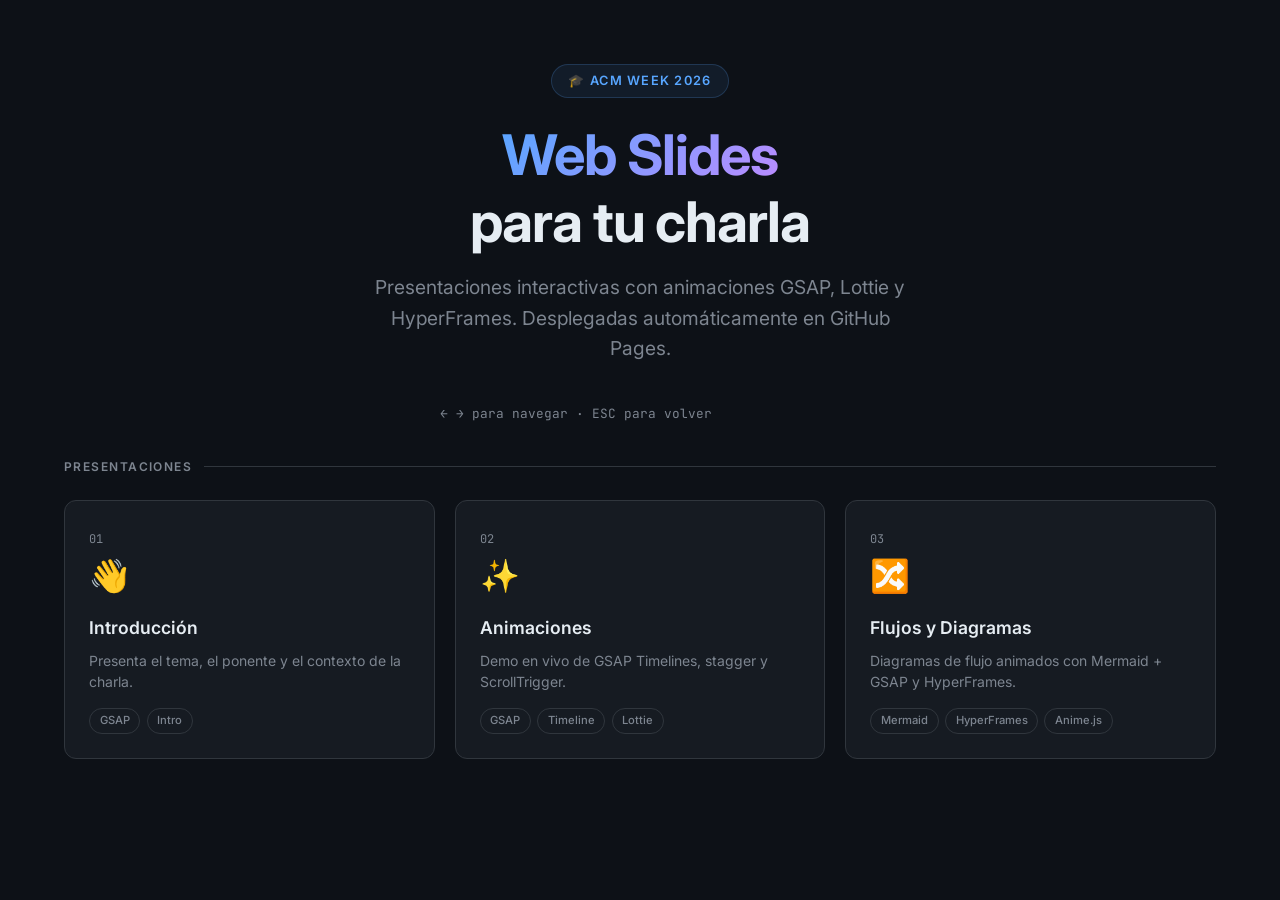
==== index.html @ 311fc860 "feat: initial slide structure with GSAP, Mermaid and HyperFrames - index.html: animated menu with ti" ====
<!DOCTYPE html>
<html lang="es">
<head>
  <meta charset="UTF-8" />
  <meta name="viewport" content="width=device-width, initial-scale=1.0" />
  <title>ACM Week 2026 — Slides</title>
  <link rel="preconnect" href="https://fonts.googleapis.com" />
  <link rel="preconnect" href="https://fonts.gstatic.com" crossorigin />
  <link href="https://fonts.googleapis.com/css2?family=Inter:wght@400;500;600;700&family=JetBrains+Mono:wght@400;500&display=swap" rel="stylesheet" />
  <link rel="stylesheet" href="assets/css/base.css" />
  <style>
    .hero {
      text-align: center;
      padding: 4rem var(--slide-padding) 2rem;
      max-width: 860px;
      margin: 0 auto;
    }

    .hero-badge {
      display: inline-flex;
      align-items: center;
      gap: 0.5rem;
      font-size: 0.8rem;
      font-weight: 600;
      text-transform: uppercase;
      letter-spacing: 0.1em;
      color: var(--color-accent);
      background: rgba(88,166,255,0.08);
      border: 1px solid rgba(88,166,255,0.2);
      padding: 0.35rem 1rem;
      border-radius: 100px;
      margin-bottom: 1.5rem;
    }

    .hero h1 { margin-bottom: 1rem; }

    .hero p {
      font-size: clamp(1rem, 2vw, 1.2rem);
      max-width: 560px;
      margin: 0 auto 2.5rem;
    }

    /* ── Slides grid ── */

    .slides-section {
      padding: 0 var(--slide-padding) 4rem;
      max-width: var(--slide-max-width);
      margin: 0 auto;
    }

    .section-title {
      font-size: 0.75rem;
      font-weight: 600;
      text-transform: uppercase;
      letter-spacing: 0.12em;
      color: var(--color-text-muted);
      margin-bottom: 1.5rem;
      display: flex;
      align-items: center;
      gap: 0.75rem;
    }

    .section-title::after {
      content: '';
      flex: 1;
      height: 1px;
      background: var(--color-border);
    }

    .slides-grid {
      display: grid;
      grid-template-columns: repeat(auto-fill, minmax(280px, 1fr));
      gap: 1.25rem;
    }

    .slide-card {
      display: block;
      background: var(--color-surface);
      border: 1px solid var(--color-border);
      border-radius: var(--radius);
      padding: 1.5rem;
      text-decoration: none;
      color: inherit;
      transition:
        border-color var(--transition),
        box-shadow var(--transition),
        transform var(--transition);
      position: relative;
      overflow: hidden;
    }

    .slide-card::before {
      content: '';
      position: absolute;
      inset: 0;
      background: linear-gradient(135deg, rgba(88,166,255,0.04), transparent 60%);
      opacity: 0;
      transition: opacity var(--transition);
    }

    .slide-card:hover {
      border-color: var(--color-accent);
      box-shadow: 0 0 0 1px rgba(88,166,255,0.15), 0 12px 40px rgba(0,0,0,0.4);
      transform: translateY(-3px);
      opacity: 1;
    }

    .slide-card:hover::before { opacity: 1; }

    .card-num {
      font-family: var(--font-mono);
      font-size: 0.75rem;
      color: var(--color-text-muted);
      margin-bottom: 1rem;
    }

    .card-icon {
      font-size: 2rem;
      margin-bottom: 0.75rem;
      display: block;
    }

    .card-title {
      font-size: 1.1rem;
      font-weight: 600;
      color: var(--color-text);
      margin-bottom: 0.5rem;
    }

    .card-desc {
      font-size: 0.875rem;
      color: var(--color-text-muted);
      line-height: 1.5;
      margin: 0;
    }

    .card-tags {
      display: flex;
      flex-wrap: wrap;
      gap: 0.4rem;
      margin-top: 1rem;
    }

    .tag {
      font-size: 0.7rem;
      font-weight: 500;
      padding: 0.2rem 0.6rem;
      border-radius: 100px;
      border: 1px solid var(--color-border);
      color: var(--color-text-muted);
    }

    .card-arrow {
      position: absolute;
      bottom: 1.25rem;
      right: 1.25rem;
      color: var(--color-accent);
      opacity: 0;
      transform: translateX(-6px);
      transition: opacity var(--transition), transform var(--transition);
      font-size: 1.1rem;
    }

    .slide-card:hover .card-arrow {
      opacity: 1;
      transform: translateX(0);
    }
  </style>
</head>
<body>

  <!-- Hero -->
  <section class="hero">
    <div class="hero-badge animate-in">🎓 ACM Week 2026</div>
    <h1 class="animate-in">
      <span class="text-gradient">Web Slides</span><br />
      para tu charla
    </h1>
    <p class="animate-in">
      Presentaciones interactivas con animaciones GSAP, Lottie y HyperFrames.
      Desplegadas automáticamente en GitHub Pages.
    </p>
    <div class="flex items-center justify-between animate-in" style="max-width:400px;margin:0 auto;">
      <span style="font-family:var(--font-mono);font-size:0.8rem;color:var(--color-text-muted);">
        ← → para navegar · ESC para volver
      </span>
    </div>
  </section>

  <!-- Slides Index -->
  <section class="slides-section">
    <p class="section-title">Presentaciones</p>

    <div class="slides-grid" id="slides-grid">

      <a href="slides/01-intro/index.html" class="slide-card animate-in">
        <span class="card-num">01</span>
        <span class="card-icon">👋</span>
        <p class="card-title">Introducción</p>
        <p class="card-desc">Presenta el tema, el ponente y el contexto de la charla.</p>
        <div class="card-tags">
          <span class="tag">GSAP</span>
          <span class="tag">Intro</span>
        </div>
        <span class="card-arrow">→</span>
      </a>

      <a href="slides/02-animaciones/index.html" class="slide-card animate-in">
        <span class="card-num">02</span>
        <span class="card-icon">✨</span>
        <p class="card-title">Animaciones</p>
        <p class="card-desc">Demo en vivo de GSAP Timelines, stagger y ScrollTrigger.</p>
        <div class="card-tags">
          <span class="tag">GSAP</span>
          <span class="tag">Timeline</span>
          <span class="tag">Lottie</span>
        </div>
        <span class="card-arrow">→</span>
      </a>

      <a href="slides/03-flujos/index.html" class="slide-card animate-in">
        <span class="card-num">03</span>
        <span class="card-icon">🔀</span>
        <p class="card-title">Flujos y Diagramas</p>
        <p class="card-desc">Diagramas de flujo animados con Mermaid + GSAP y HyperFrames.</p>
        <div class="card-tags">
          <span class="tag">Mermaid</span>
          <span class="tag">HyperFrames</span>
          <span class="tag">Anime.js</span>
        </div>
        <span class="card-arrow">→</span>
      </a>

      <!-- Agrega más slides aquí siguiendo el mismo patrón -->

    </div>
  </section>

  <!-- GSAP via CDN -->
  <script src="https://cdn.jsdelivr.net/npm/gsap@3.12.5/dist/gsap.min.js"></script>
  <script>
    // Entrance animation for the index
    gsap.from('.animate-in', {
      y: 28,
      opacity: 0,
      duration: 0.6,
      ease: 'power3.out',
      stagger: 0.1,
    });

    // Hover tilt effect on cards (subtle)
    document.querySelectorAll('.slide-card').forEach(card => {
      card.addEventListener('mousemove', (e) => {
        const rect = card.getBoundingClientRect();
        const cx = rect.left + rect.width / 2;
        const cy = rect.top + rect.height / 2;
        const rx = (e.clientY - cy) / rect.height * 8;
        const ry = -(e.clientX - cx) / rect.width * 8;
        gsap.to(card, { rotationX: rx, rotationY: ry, duration: 0.3, ease: 'power2.out', transformPerspective: 800 });
      });
      card.addEventListener('mouseleave', () => {
        gsap.to(card, { rotationX: 0, rotationY: 0, duration: 0.4, ease: 'power2.out' });
      });
    });
  </script>
</body>
</html>
---- assets/css/base.css ----
/* ============================================================
   ACM Week 2026 — Base Styles
   ============================================================ */

:root {
  --color-bg: #0d1117;
  --color-surface: #161b22;
  --color-surface-2: #21262d;
  --color-border: #30363d;
  --color-accent: #58a6ff;
  --color-accent-2: #bc8cff;
  --color-text: #e6edf3;
  --color-text-muted: #7d8590;
  --color-success: #3fb950;
  --color-warning: #d29922;
  --color-danger: #f85149;

  --font-sans: 'Inter', system-ui, -apple-system, sans-serif;
  --font-mono: 'JetBrains Mono', 'Fira Code', monospace;

  --radius: 12px;
  --radius-sm: 6px;
  --shadow: 0 8px 32px rgba(0, 0, 0, 0.4);
  --transition: 0.25s cubic-bezier(0.4, 0, 0.2, 1);

  --slide-max-width: 1280px;
  --slide-padding: clamp(1.5rem, 5vw, 4rem);
}

*, *::before, *::after {
  box-sizing: border-box;
  margin: 0;
  padding: 0;
}

html {
  font-size: 16px;
  scroll-behavior: smooth;
}

body {
  background-color: var(--color-bg);
  color: var(--color-text);
  font-family: var(--font-sans);
  line-height: 1.6;
  min-height: 100vh;
  -webkit-font-smoothing: antialiased;
}

/* ── Typography ─────────────────────────────────────────── */

h1, h2, h3, h4 {
  line-height: 1.2;
  letter-spacing: -0.02em;
}

h1 { font-size: clamp(2rem, 5vw, 3.5rem); font-weight: 700; }
h2 { font-size: clamp(1.5rem, 3vw, 2.5rem); font-weight: 600; }
h3 { font-size: clamp(1.2rem, 2vw, 1.75rem); font-weight: 600; }

p {
  color: var(--color-text-muted);
  font-size: clamp(0.95rem, 1.5vw, 1.125rem);
}

a {
  color: var(--color-accent);
  text-decoration: none;
  transition: opacity var(--transition);
}
a:hover { opacity: 0.8; }

code {
  font-family: var(--font-mono);
  font-size: 0.875em;
  background: var(--color-surface-2);
  padding: 0.2em 0.5em;
  border-radius: var(--radius-sm);
  border: 1px solid var(--color-border);
  color: var(--color-accent-2);
}

/* ── Slide Layout ───────────────────────────────────────── */

.slide-wrapper {
  display: flex;
  flex-direction: column;
  min-height: 100vh;
  padding: var(--slide-padding);
  max-width: var(--slide-max-width);
  margin: 0 auto;
}

.slide-header {
  display: flex;
  align-items: center;
  justify-content: space-between;
  margin-bottom: 2rem;
  padding-bottom: 1rem;
  border-bottom: 1px solid var(--color-border);
}

.slide-number {
  font-family: var(--font-mono);
  font-size: 0.875rem;
  color: var(--color-text-muted);
  background: var(--color-surface-2);
  padding: 0.3rem 0.75rem;
  border-radius: 100px;
  border: 1px solid var(--color-border);
}

.slide-tag {
  font-size: 0.75rem;
  font-weight: 600;
  text-transform: uppercase;
  letter-spacing: 0.1em;
  color: var(--color-accent);
  background: rgba(88, 166, 255, 0.1);
  padding: 0.25rem 0.75rem;
  border-radius: 100px;
  border: 1px solid rgba(88, 166, 255, 0.2);
}

.slide-content {
  flex: 1;
  display: flex;
  flex-direction: column;
  justify-content: center;
  gap: 2rem;
}

.slide-nav {
  display: flex;
  align-items: center;
  justify-content: space-between;
  margin-top: 2rem;
  padding-top: 1rem;
  border-top: 1px solid var(--color-border);
}

/* ── Nav Buttons ────────────────────────────────────────── */

.btn {
  display: inline-flex;
  align-items: center;
  gap: 0.5rem;
  padding: 0.6rem 1.25rem;
  border-radius: var(--radius-sm);
  font-size: 0.9rem;
  font-weight: 500;
  cursor: pointer;
  border: 1px solid var(--color-border);
  background: var(--color-surface);
  color: var(--color-text);
  transition: background var(--transition), border-color var(--transition), transform var(--transition);
  text-decoration: none;
}

.btn:hover {
  background: var(--color-surface-2);
  border-color: var(--color-accent);
  transform: translateY(-1px);
  opacity: 1;
}

.btn:active { transform: translateY(0); }

.btn-primary {
  background: var(--color-accent);
  color: #0d1117;
  border-color: var(--color-accent);
  font-weight: 600;
}

.btn-primary:hover {
  background: #79baff;
  border-color: #79baff;
}

.btn:disabled {
  opacity: 0.3;
  cursor: not-allowed;
  pointer-events: none;
}

/* ── Cards ──────────────────────────────────────────────── */

.card {
  background: var(--color-surface);
  border: 1px solid var(--color-border);
  border-radius: var(--radius);
  padding: 1.5rem;
  transition: border-color var(--transition), box-shadow var(--transition), transform var(--transition);
}

.card:hover {
  border-color: var(--color-accent);
  box-shadow: 0 0 0 1px rgba(88, 166, 255, 0.2), var(--shadow);
  transform: translateY(-2px);
}

/* ── Progress Bar ───────────────────────────────────────── */

.progress-bar {
  position: fixed;
  top: 0;
  left: 0;
  height: 3px;
  background: linear-gradient(90deg, var(--color-accent), var(--color-accent-2));
  transition: width 0.3s ease;
  z-index: 100;
}

/* ── Highlight / Gradient Text ──────────────────────────── */

.text-gradient {
  background: linear-gradient(135deg, var(--color-accent), var(--color-accent-2));
  -webkit-background-clip: text;
  -webkit-text-fill-color: transparent;
  background-clip: text;
}

/* ── Utility ────────────────────────────────────────────── */

.visually-hidden {
  position: absolute;
  width: 1px;
  height: 1px;
  overflow: hidden;
  clip: rect(0, 0, 0, 0);
  white-space: nowrap;
}

.flex { display: flex; }
.flex-col { flex-direction: column; }
.items-center { align-items: center; }
.justify-between { justify-content: space-between; }
.gap-1 { gap: 0.5rem; }
.gap-2 { gap: 1rem; }
.gap-3 { gap: 1.5rem; }
.gap-4 { gap: 2rem; }
.mt-auto { margin-top: auto; }
.text-muted { color: var(--color-text-muted); }
.font-mono { font-family: var(--font-mono); }
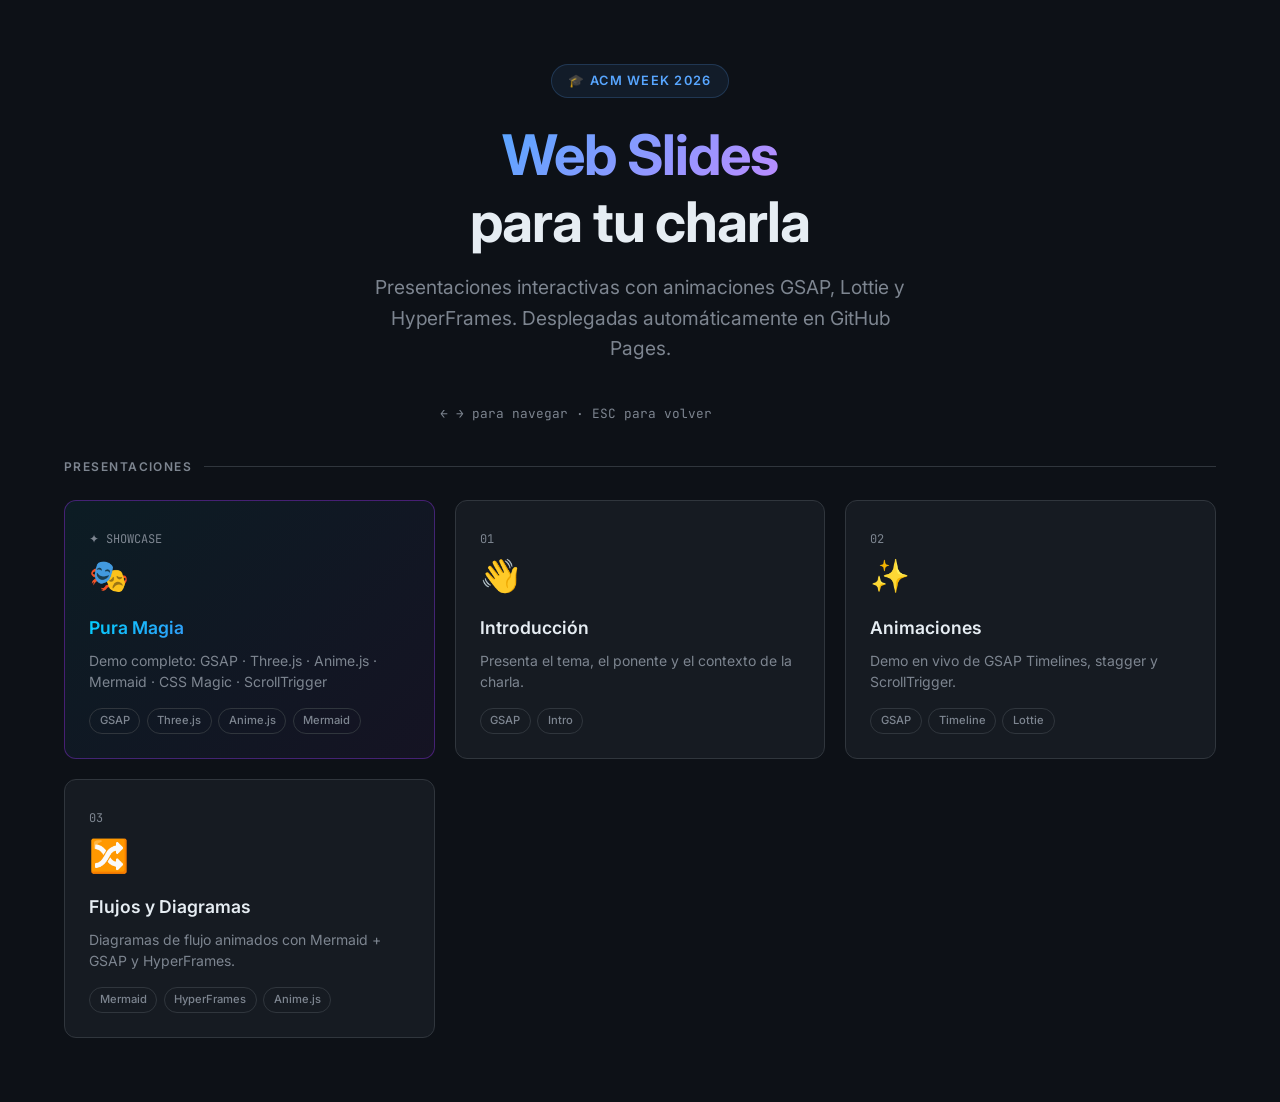
==== commit 55ac7c55: "feat: add showcase slide with full animation demo - GSAP: balls choreography, stagger grid (80 dots)" ====
--- a/index.html
+++ b/index.html
@@ -193,6 +193,17 @@
 
     <div class="slides-grid" id="slides-grid">
 
+      <a href="slides/00-showcase/index.html" class="slide-card animate-in" style="border-color:rgba(147,51,234,0.4);background:linear-gradient(135deg,rgba(0,210,255,0.06),rgba(147,51,234,0.06));">
+        <span class="card-num">✦ SHOWCASE</span>
+        <span class="card-icon">🎭</span>
+        <p class="card-title" style="background:linear-gradient(135deg,#00d2ff,#9333ea);-webkit-background-clip:text;-webkit-text-fill-color:transparent;background-clip:text;">Pura Magia</p>
+        <p class="card-desc">Demo completo: GSAP · Three.js · Anime.js · Mermaid · CSS Magic · ScrollTrigger</p>
+        <div class="card-tags">
+          <span class="tag">GSAP</span><span class="tag">Three.js</span><span class="tag">Anime.js</span><span class="tag">Mermaid</span>
+        </div>
+        <span class="card-arrow">→</span>
+      </a>
+
       <a href="slides/01-intro/index.html" class="slide-card animate-in">
         <span class="card-num">01</span>
         <span class="card-icon">👋</span>
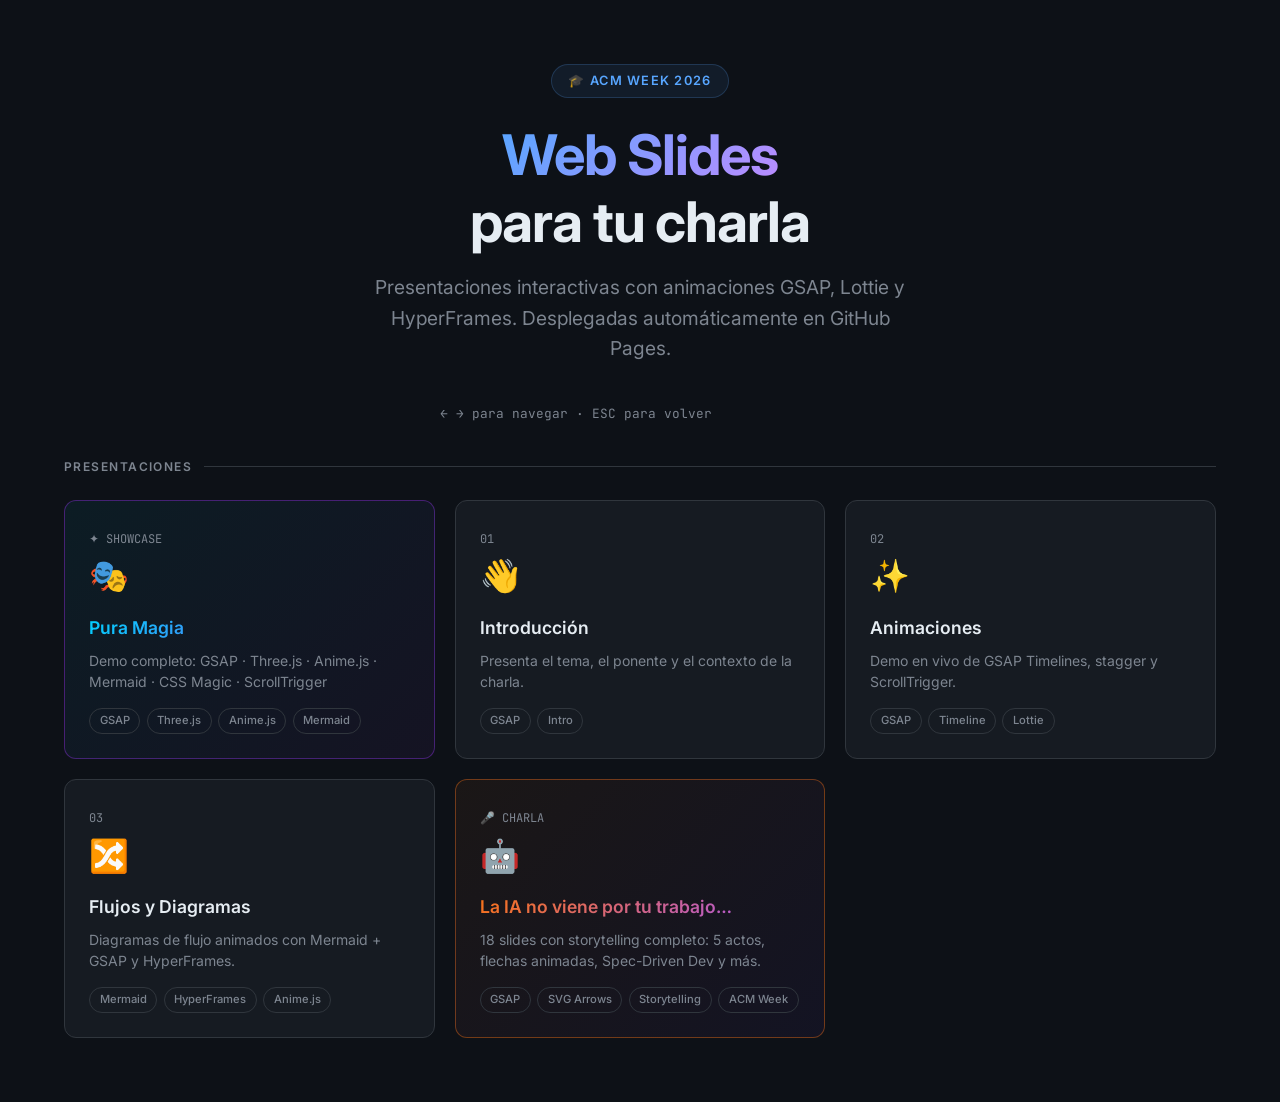
==== commit f5bef5da: "feat: add charla 'La IA no viene por tu trabajo' (18 slides) - Portada con foto de GitHub, redes soc" ====
--- a/index.html
+++ b/index.html
@@ -242,6 +242,17 @@
         <span class="card-arrow">→</span>
       </a>
 
+      <a href="slides/charla-ia/index.html" class="slide-card animate-in" style="border-color:rgba(249,115,22,0.4);background:linear-gradient(135deg,rgba(249,115,22,0.06),rgba(124,58,237,0.06));">
+        <span class="card-num">🎤 CHARLA</span>
+        <span class="card-icon">🤖</span>
+        <p class="card-title" style="background:linear-gradient(135deg,#f97316,#a855f7);-webkit-background-clip:text;-webkit-text-fill-color:transparent;background-clip:text;">La IA no viene por tu trabajo…</p>
+        <p class="card-desc">18 slides con storytelling completo: 5 actos, flechas animadas, Spec-Driven Dev y más.</p>
+        <div class="card-tags">
+          <span class="tag">GSAP</span><span class="tag">SVG Arrows</span><span class="tag">Storytelling</span><span class="tag">ACM Week</span>
+        </div>
+        <span class="card-arrow">→</span>
+      </a>
+
       <!-- Agrega más slides aquí siguiendo el mismo patrón -->
 
     </div>
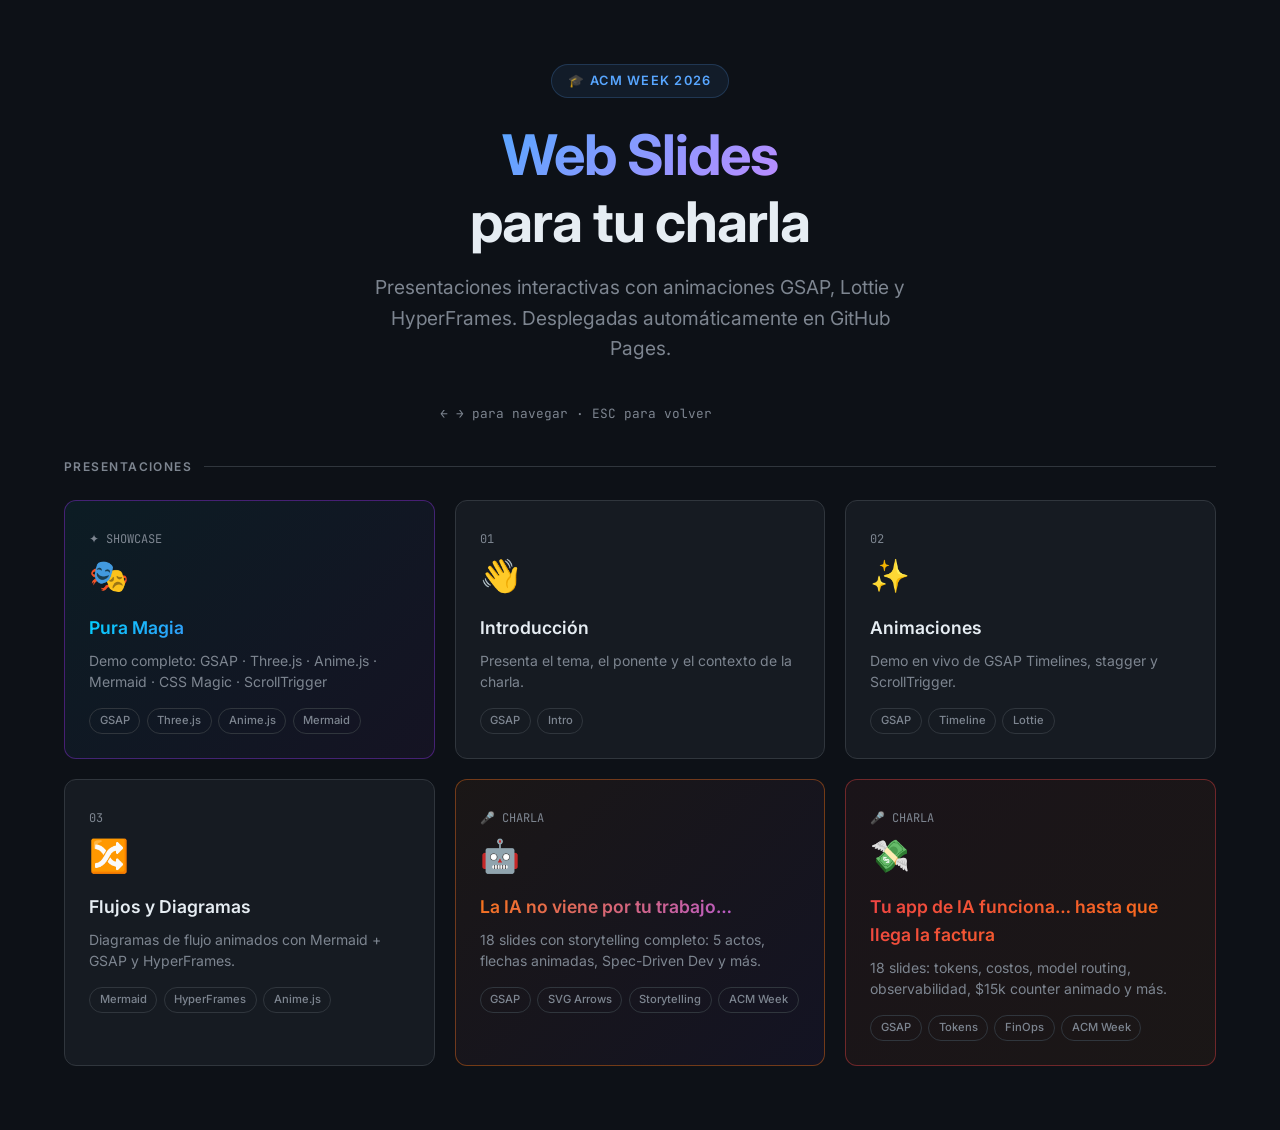
==== commit 96b65911: "feat: second talk charla-factura + fix S16 inline SVGs - Add 'Tu app de IA funciona… hasta que llega" ====
--- a/index.html
+++ b/index.html
@@ -253,6 +253,17 @@
         <span class="card-arrow">→</span>
       </a>
 
+      <a href="slides/charla-factura/index.html" class="slide-card animate-in" style="border-color:rgba(239,68,68,0.4);background:linear-gradient(135deg,rgba(239,68,68,0.06),rgba(249,115,22,0.06));">
+        <span class="card-num">🎤 CHARLA</span>
+        <span class="card-icon">💸</span>
+        <p class="card-title" style="background:linear-gradient(135deg,#ef4444,#f97316);-webkit-background-clip:text;-webkit-text-fill-color:transparent;background-clip:text;">Tu app de IA funciona… hasta que llega la factura</p>
+        <p class="card-desc">18 slides: tokens, costos, model routing, observabilidad, $15k counter animado y más.</p>
+        <div class="card-tags">
+          <span class="tag">GSAP</span><span class="tag">Tokens</span><span class="tag">FinOps</span><span class="tag">ACM Week</span>
+        </div>
+        <span class="card-arrow">→</span>
+      </a>
+
       <!-- Agrega más slides aquí siguiendo el mismo patrón -->
 
     </div>
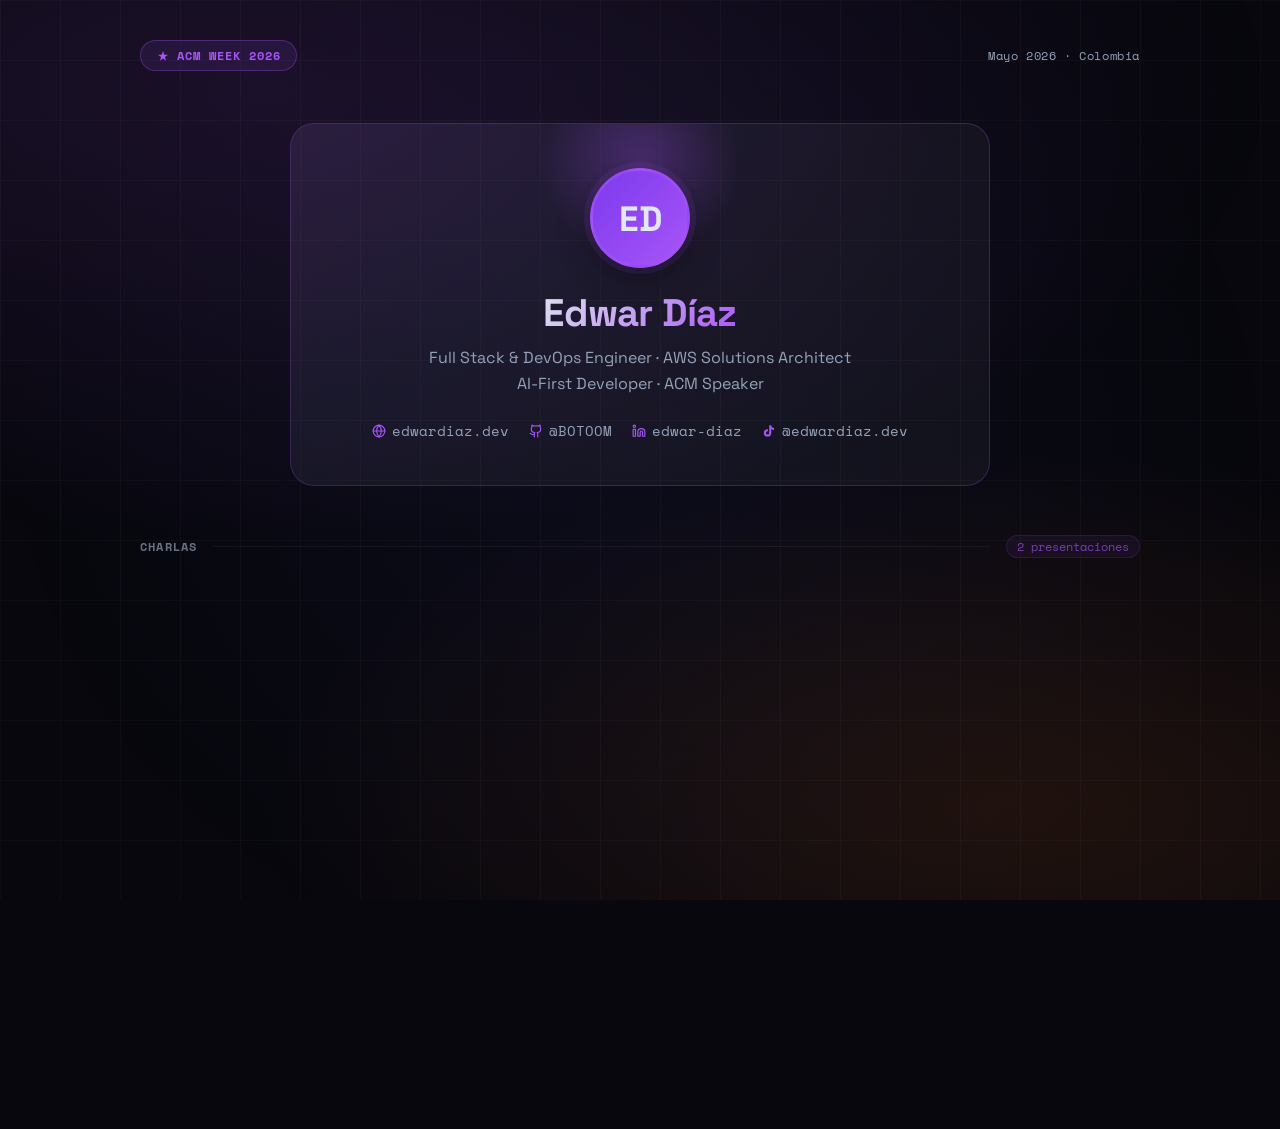
==== commit 5760eb23: "Rediseñar index como portada de conferencia ACM Week 2026 - Speaker card con avatar, nombre, rol y r" ====
--- a/index.html
+++ b/index.html
@@ -1,300 +1,343 @@
 <!DOCTYPE html>
 <html lang="es">
 <head>
-  <meta charset="UTF-8" />
-  <meta name="viewport" content="width=device-width, initial-scale=1.0" />
-  <title>ACM Week 2026 — Slides</title>
-  <link rel="preconnect" href="https://fonts.googleapis.com" />
-  <link rel="preconnect" href="https://fonts.gstatic.com" crossorigin />
-  <link href="https://fonts.googleapis.com/css2?family=Inter:wght@400;500;600;700&family=JetBrains+Mono:wght@400;500&display=swap" rel="stylesheet" />
-  <link rel="stylesheet" href="assets/css/base.css" />
-  <style>
-    .hero {
-      text-align: center;
-      padding: 4rem var(--slide-padding) 2rem;
-      max-width: 860px;
-      margin: 0 auto;
-    }
-
-    .hero-badge {
-      display: inline-flex;
-      align-items: center;
-      gap: 0.5rem;
-      font-size: 0.8rem;
-      font-weight: 600;
-      text-transform: uppercase;
-      letter-spacing: 0.1em;
-      color: var(--color-accent);
-      background: rgba(88,166,255,0.08);
-      border: 1px solid rgba(88,166,255,0.2);
-      padding: 0.35rem 1rem;
-      border-radius: 100px;
-      margin-bottom: 1.5rem;
-    }
-
-    .hero h1 { margin-bottom: 1rem; }
-
-    .hero p {
-      font-size: clamp(1rem, 2vw, 1.2rem);
-      max-width: 560px;
-      margin: 0 auto 2.5rem;
-    }
-
-    /* ── Slides grid ── */
-
-    .slides-section {
-      padding: 0 var(--slide-padding) 4rem;
-      max-width: var(--slide-max-width);
-      margin: 0 auto;
-    }
-
-    .section-title {
-      font-size: 0.75rem;
-      font-weight: 600;
-      text-transform: uppercase;
-      letter-spacing: 0.12em;
-      color: var(--color-text-muted);
-      margin-bottom: 1.5rem;
-      display: flex;
-      align-items: center;
-      gap: 0.75rem;
-    }
-
-    .section-title::after {
-      content: '';
-      flex: 1;
-      height: 1px;
-      background: var(--color-border);
-    }
-
-    .slides-grid {
-      display: grid;
-      grid-template-columns: repeat(auto-fill, minmax(280px, 1fr));
-      gap: 1.25rem;
-    }
-
-    .slide-card {
-      display: block;
-      background: var(--color-surface);
-      border: 1px solid var(--color-border);
-      border-radius: var(--radius);
-      padding: 1.5rem;
-      text-decoration: none;
-      color: inherit;
-      transition:
-        border-color var(--transition),
-        box-shadow var(--transition),
-        transform var(--transition);
-      position: relative;
-      overflow: hidden;
-    }
-
-    .slide-card::before {
-      content: '';
-      position: absolute;
-      inset: 0;
-      background: linear-gradient(135deg, rgba(88,166,255,0.04), transparent 60%);
-      opacity: 0;
-      transition: opacity var(--transition);
-    }
-
-    .slide-card:hover {
-      border-color: var(--color-accent);
-      box-shadow: 0 0 0 1px rgba(88,166,255,0.15), 0 12px 40px rgba(0,0,0,0.4);
-      transform: translateY(-3px);
-      opacity: 1;
-    }
-
-    .slide-card:hover::before { opacity: 1; }
-
-    .card-num {
-      font-family: var(--font-mono);
-      font-size: 0.75rem;
-      color: var(--color-text-muted);
-      margin-bottom: 1rem;
-    }
-
-    .card-icon {
-      font-size: 2rem;
-      margin-bottom: 0.75rem;
-      display: block;
-    }
-
-    .card-title {
-      font-size: 1.1rem;
-      font-weight: 600;
-      color: var(--color-text);
-      margin-bottom: 0.5rem;
-    }
-
-    .card-desc {
-      font-size: 0.875rem;
-      color: var(--color-text-muted);
-      line-height: 1.5;
-      margin: 0;
-    }
-
-    .card-tags {
-      display: flex;
-      flex-wrap: wrap;
-      gap: 0.4rem;
-      margin-top: 1rem;
-    }
-
-    .tag {
-      font-size: 0.7rem;
-      font-weight: 500;
-      padding: 0.2rem 0.6rem;
-      border-radius: 100px;
-      border: 1px solid var(--color-border);
-      color: var(--color-text-muted);
-    }
-
-    .card-arrow {
-      position: absolute;
-      bottom: 1.25rem;
-      right: 1.25rem;
-      color: var(--color-accent);
-      opacity: 0;
-      transform: translateX(-6px);
-      transition: opacity var(--transition), transform var(--transition);
-      font-size: 1.1rem;
-    }
-
-    .slide-card:hover .card-arrow {
-      opacity: 1;
-      transform: translateX(0);
-    }
-  </style>
+<meta charset="UTF-8">
+<meta name="viewport" content="width=device-width, initial-scale=1.0">
+<title>ACM Week 2026 — Edwar Díaz</title>
+<link rel="preconnect" href="https://fonts.googleapis.com">
+<link href="https://fonts.googleapis.com/css2?family=Space+Grotesk:wght@300;400;500;600;700&family=Space+Mono:wght@400;700&display=swap" rel="stylesheet">
+<style>
+*,*::before,*::after{box-sizing:border-box;margin:0;padding:0}
+:root{
+  --bg:#07070d;
+  --surface:rgba(255,255,255,.04);
+  --border:rgba(255,255,255,.08);
+  --text:#e2e8f0;
+  --muted:#94a3b8;
+  --purple:#a855f7;
+  --indigo:#6366f1;
+  --orange:#f97316;
+  --red:#ef4444;
+  --cyan:#06b6d4;
+  --green:#10b981;
+  --mono:'Space Mono',monospace;
+  --sans:'Space Grotesk',sans-serif;
+}
+html,body{height:100%;background:var(--bg);color:var(--text);font-family:var(--sans);overflow-x:hidden}
+
+/* ── BACKGROUND ── */
+body::before{
+  content:'';position:fixed;inset:0;
+  background:
+    radial-gradient(ellipse 80% 50% at 20% 10%,rgba(168,85,247,.12),transparent),
+    radial-gradient(ellipse 60% 40% at 80% 90%,rgba(249,115,22,.10),transparent),
+    radial-gradient(ellipse 50% 60% at 50% 50%,rgba(99,102,241,.06),transparent);
+  pointer-events:none;z-index:0
+}
+.grid-bg{
+  position:fixed;inset:0;
+  background-image:linear-gradient(rgba(255,255,255,.025) 1px,transparent 1px),linear-gradient(90deg,rgba(255,255,255,.025) 1px,transparent 1px);
+  background-size:60px 60px;
+  pointer-events:none;z-index:0
+}
+
+/* ── LAYOUT ── */
+.page{
+  position:relative;z-index:1;
+  min-height:100vh;
+  display:flex;flex-direction:column;align-items:center;
+  padding:40px 24px 56px;
+  gap:0
+}
+
+/* ── TOP BAR ── */
+.top-bar{
+  width:100%;max-width:1000px;
+  display:flex;align-items:center;justify-content:space-between;
+  margin-bottom:52px;
+  opacity:0
+}
+.event-pill{
+  display:inline-flex;align-items:center;gap:8px;
+  font-family:var(--mono);font-size:.75rem;font-weight:700;letter-spacing:.08em;text-transform:uppercase;
+  color:#a855f7;
+  background:rgba(168,85,247,.1);border:1px solid rgba(168,85,247,.3);
+  padding:6px 16px;border-radius:100px
+}
+.event-date{
+  font-family:var(--mono);font-size:.75rem;color:var(--muted);letter-spacing:.05em
+}
+
+/* ── SPEAKER CARD ── */
+.speaker-card{
+  width:100%;max-width:700px;
+  background:var(--surface);border:1px solid rgba(168,85,247,.25);
+  border-radius:24px;padding:44px 48px;
+  display:flex;flex-direction:column;align-items:center;text-align:center;
+  position:relative;overflow:hidden;
+  opacity:0
+}
+.speaker-card::before{
+  content:'';position:absolute;inset:0;
+  background:linear-gradient(135deg,rgba(168,85,247,.07),rgba(99,102,241,.04),transparent 60%);
+  pointer-events:none
+}
+.sp-glow{
+  position:absolute;top:-60px;left:50%;transform:translateX(-50%);
+  width:200px;height:200px;border-radius:50%;
+  background:radial-gradient(rgba(168,85,247,.3),transparent 70%);
+  pointer-events:none
+}
+.sp-avatar{
+  width:100px;height:100px;border-radius:50%;
+  border:3px solid rgba(168,85,247,.5);
+  box-shadow:0 0 0 6px rgba(168,85,247,.1),0 8px 32px rgba(0,0,0,.4);
+  object-fit:cover;margin-bottom:20px;position:relative
+}
+.sp-name{
+  font-size:2.4rem;font-weight:700;letter-spacing:-.02em;
+  background:linear-gradient(135deg,#e2e8f0,#a855f7);
+  -webkit-background-clip:text;-webkit-text-fill-color:transparent;background-clip:text;
+  margin-bottom:8px
+}
+.sp-role{
+  font-size:1rem;color:var(--muted);line-height:1.6;margin-bottom:24px;
+  font-weight:400
+}
+.sp-soc{
+  display:flex;flex-wrap:wrap;justify-content:center;gap:10px 20px
+}
+.soc-item{
+  display:inline-flex;align-items:center;gap:6px;
+  font-size:.88rem;color:var(--muted);font-family:var(--mono)
+}
+.soc-item svg{color:#a855f7;flex-shrink:0}
+
+/* ── TALKS HEADING ── */
+.talks-heading{
+  width:100%;max-width:1000px;
+  display:flex;align-items:center;gap:16px;
+  margin:44px 0 20px;opacity:0
+}
+.talks-label{
+  font-family:var(--mono);font-size:.75rem;font-weight:700;letter-spacing:.1em;
+  text-transform:uppercase;color:var(--muted);white-space:nowrap
+}
+.talks-line{flex:1;height:1px;background:var(--border)}
+.talks-count{
+  font-family:var(--mono);font-size:.75rem;color:var(--purple);
+  background:rgba(168,85,247,.1);border:1px solid rgba(168,85,247,.2);
+  padding:2px 10px;border-radius:100px
+}
+
+/* ── TALK CARDS ── */
+.talks-grid{
+  display:grid;grid-template-columns:1fr 1fr;gap:20px;
+  width:100%;max-width:1000px
+}
+@media(max-width:680px){.talks-grid{grid-template-columns:1fr}}
+
+.talk-card{
+  display:block;text-decoration:none;color:inherit;
+  border-radius:20px;padding:36px;
+  border:1px solid var(--border);background:var(--surface);
+  position:relative;overflow:hidden;
+  transition:transform .25s,box-shadow .25s,border-color .25s;
+  opacity:0
+}
+.talk-card:hover{
+  transform:translateY(-6px);
+  box-shadow:0 24px 64px rgba(0,0,0,.5);
+}
+
+/* Talk 1 — purple/indigo */
+.talk-card.t1{border-color:rgba(168,85,247,.25)}
+.talk-card.t1:hover{border-color:rgba(168,85,247,.6);box-shadow:0 24px 64px rgba(0,0,0,.5),0 0 0 1px rgba(168,85,247,.2)}
+.talk-card.t1::before{
+  content:'';position:absolute;inset:0;
+  background:linear-gradient(135deg,rgba(168,85,247,.08),rgba(99,102,241,.05),transparent 65%);
+  pointer-events:none
+}
+.talk-card.t1 .tk-num{color:#a855f7;border-color:rgba(168,85,247,.3);background:rgba(168,85,247,.08)}
+.talk-card.t1 .tk-title{background:linear-gradient(135deg,#e2e8f0,#a855f7)}
+.talk-card.t1 .tk-bar{background:linear-gradient(90deg,#a855f7,#6366f1)}
+.talk-card.t1 .tk-arrow{color:#a855f7}
+
+/* Talk 2 — red/orange */
+.talk-card.t2{border-color:rgba(249,115,22,.25)}
+.talk-card.t2:hover{border-color:rgba(249,115,22,.6);box-shadow:0 24px 64px rgba(0,0,0,.5),0 0 0 1px rgba(249,115,22,.2)}
+.talk-card.t2::before{
+  content:'';position:absolute;inset:0;
+  background:linear-gradient(135deg,rgba(239,68,68,.07),rgba(249,115,22,.06),transparent 65%);
+  pointer-events:none
+}
+.talk-card.t2 .tk-num{color:#f97316;border-color:rgba(249,115,22,.3);background:rgba(249,115,22,.08)}
+.talk-card.t2 .tk-title{background:linear-gradient(135deg,#e2e8f0,#f97316)}
+.talk-card.t2 .tk-bar{background:linear-gradient(90deg,#ef4444,#f97316)}
+.talk-card.t2 .tk-arrow{color:#f97316}
+
+.tk-num{
+  display:inline-flex;align-items:center;gap:6px;
+  font-family:var(--mono);font-size:.72rem;font-weight:700;letter-spacing:.08em;text-transform:uppercase;
+  padding:4px 12px;border-radius:100px;border:1px solid;
+  margin-bottom:20px
+}
+.tk-bar{height:3px;border-radius:2px;width:48px;margin-bottom:20px}
+.tk-emoji{font-size:2.4rem;margin-bottom:16px;display:block;line-height:1}
+.tk-title{
+  font-size:1.35rem;font-weight:700;line-height:1.3;letter-spacing:-.01em;
+  -webkit-background-clip:text;-webkit-text-fill-color:transparent;background-clip:text;
+  margin-bottom:14px;display:block
+}
+.tk-desc{font-size:.88rem;color:var(--muted);line-height:1.65;margin-bottom:20px}
+.tk-tags{display:flex;flex-wrap:wrap;gap:6px;margin-bottom:24px}
+.tk-tag{
+  font-size:.7rem;font-family:var(--mono);
+  padding:3px 10px;border-radius:100px;
+  border:1px solid rgba(255,255,255,.1);color:var(--muted)
+}
+.tk-cta{
+  display:inline-flex;align-items:center;gap:6px;
+  font-family:var(--mono);font-size:.78rem;font-weight:700;letter-spacing:.05em
+}
+.tk-arrow{font-size:1rem;transition:transform .2s}
+.talk-card:hover .tk-arrow{transform:translateX(4px)}
+
+/* ── FOOTER ── */
+.page-footer{
+  margin-top:44px;display:flex;align-items:center;gap:20px;
+  font-family:var(--mono);font-size:.72rem;color:var(--muted);
+  opacity:0
+}
+.page-footer a{color:var(--muted);text-decoration:none;transition:color .2s}
+.page-footer a:hover{color:var(--text)}
+.footer-sep{opacity:.3}
+</style>
 </head>
 <body>
 
-  <!-- Hero -->
-  <section class="hero">
-    <div class="hero-badge animate-in">🎓 ACM Week 2026</div>
-    <h1 class="animate-in">
-      <span class="text-gradient">Web Slides</span><br />
-      para tu charla
-    </h1>
-    <p class="animate-in">
-      Presentaciones interactivas con animaciones GSAP, Lottie y HyperFrames.
-      Desplegadas automáticamente en GitHub Pages.
+<div class="grid-bg"></div>
+
+<div class="page">
+
+  <!-- ── Top bar ── -->
+  <div class="top-bar" id="topbar">
+    <span class="event-pill">
+      <svg width="12" height="12" viewBox="0 0 24 24" fill="currentColor"><path d="M12 2l2.4 7.4H22l-6.2 4.5 2.4 7.4L12 17l-6.2 4.3 2.4-7.4L2 9.4h7.6z"/></svg>
+      ACM Week 2026
+    </span>
+    <span class="event-date">Mayo 2026 · Colombia</span>
+  </div>
+
+  <!-- ── Speaker ── -->
+  <div class="speaker-card" id="speakercard">
+    <div class="sp-glow"></div>
+    <img class="sp-avatar" src="https://avatars.githubusercontent.com/u/28914781?v=4" alt="Edwar Díaz"
+      onerror="this.outerHTML='<div class=\'sp-avatar\' style=\'width:100px;height:100px;border-radius:50%;background:linear-gradient(135deg,#7c3aed,#a855f7);display:flex;align-items:center;justify-content:center;font-size:2.2rem;font-weight:700;margin-bottom:20px\'>ED</div>'">
+    <h1 class="sp-name">Edwar Díaz</h1>
+    <p class="sp-role">
+      Full Stack &amp; DevOps Engineer · AWS Solutions Architect<br>
+      AI-First Developer · ACM Speaker
     </p>
-    <div class="flex items-center justify-between animate-in" style="max-width:400px;margin:0 auto;">
-      <span style="font-family:var(--font-mono);font-size:0.8rem;color:var(--color-text-muted);">
-        ← → para navegar · ESC para volver
+    <div class="sp-soc">
+      <span class="soc-item">
+        <svg width="14" height="14" viewBox="0 0 24 24" fill="none" stroke="currentColor" stroke-width="2" stroke-linecap="round" stroke-linejoin="round"><circle cx="12" cy="12" r="10"/><path d="M12 2a14.5 14.5 0 0 0 0 20 14.5 14.5 0 0 0 0-20"/><path d="M2 12h20"/></svg>
+        edwardiaz.dev
+      </span>
+      <span class="soc-item">
+        <svg width="14" height="14" viewBox="0 0 24 24" fill="none" stroke="currentColor" stroke-width="2" stroke-linecap="round" stroke-linejoin="round"><path d="M15 22v-4a4.8 4.8 0 0 0-1-3.5c3 0 6-2 6-5.5.08-1.25-.27-2.48-1-3.5.28-1.15.28-2.35 0-3.5 0 0-1 0-3 1.5-2.64-.5-5.36-.5-8 0C6 2 5 2 5 2c-.3 1.15-.3 2.35 0 3.5A5.403 5.403 0 0 0 4 9c0 3.5 3 5.5 6 5.5-.39.49-.68 1.05-.85 1.65-.17.6-.22 1.23-.15 1.85v4"/><path d="M9 18c-4.51 2-5-2-7-2"/></svg>
+        @BOTOOM
+      </span>
+      <span class="soc-item">
+        <svg width="14" height="14" viewBox="0 0 24 24" fill="none" stroke="currentColor" stroke-width="2" stroke-linecap="round" stroke-linejoin="round"><path d="M16 8a6 6 0 0 1 6 6v7h-4v-7a2 2 0 0 0-2-2 2 2 0 0 0-2 2v7h-4v-7a6 6 0 0 1 6-6z"/><rect width="4" height="12" x="2" y="9"/><circle cx="4" cy="4" r="2"/></svg>
+        edwar-diaz
+      </span>
+      <span class="soc-item">
+        <svg width="14" height="14" viewBox="0 0 24 24" fill="currentColor"><path d="M19.59 6.69a4.83 4.83 0 0 1-3.77-4.25V2h-3.45v13.67a2.89 2.89 0 0 1-2.88 2.5 2.89 2.89 0 0 1-2.89-2.89 2.89 2.89 0 0 1 2.89-2.89c.28 0 .54.04.79.1V9.01a6.34 6.34 0 0 0-.79-.05 6.34 6.34 0 0 0-6.34 6.34 6.34 6.34 0 0 0 6.34 6.34 6.34 6.34 0 0 0 6.33-6.34V8.69a8.28 8.28 0 0 0 4.85 1.56V6.79a4.85 4.85 0 0 1-1.08-.1z"/></svg>
+        @edwardiaz.dev
       </span>
     </div>
-  </section>
-
-  <!-- Slides Index -->
-  <section class="slides-section">
-    <p class="section-title">Presentaciones</p>
-
-    <div class="slides-grid" id="slides-grid">
-
-      <a href="slides/00-showcase/index.html" class="slide-card animate-in" style="border-color:rgba(147,51,234,0.4);background:linear-gradient(135deg,rgba(0,210,255,0.06),rgba(147,51,234,0.06));">
-        <span class="card-num">✦ SHOWCASE</span>
-        <span class="card-icon">🎭</span>
-        <p class="card-title" style="background:linear-gradient(135deg,#00d2ff,#9333ea);-webkit-background-clip:text;-webkit-text-fill-color:transparent;background-clip:text;">Pura Magia</p>
-        <p class="card-desc">Demo completo: GSAP · Three.js · Anime.js · Mermaid · CSS Magic · ScrollTrigger</p>
-        <div class="card-tags">
-          <span class="tag">GSAP</span><span class="tag">Three.js</span><span class="tag">Anime.js</span><span class="tag">Mermaid</span>
-        </div>
-        <span class="card-arrow">→</span>
-      </a>
-
-      <a href="slides/01-intro/index.html" class="slide-card animate-in">
-        <span class="card-num">01</span>
-        <span class="card-icon">👋</span>
-        <p class="card-title">Introducción</p>
-        <p class="card-desc">Presenta el tema, el ponente y el contexto de la charla.</p>
-        <div class="card-tags">
-          <span class="tag">GSAP</span>
-          <span class="tag">Intro</span>
-        </div>
-        <span class="card-arrow">→</span>
-      </a>
-
-      <a href="slides/02-animaciones/index.html" class="slide-card animate-in">
-        <span class="card-num">02</span>
-        <span class="card-icon">✨</span>
-        <p class="card-title">Animaciones</p>
-        <p class="card-desc">Demo en vivo de GSAP Timelines, stagger y ScrollTrigger.</p>
-        <div class="card-tags">
-          <span class="tag">GSAP</span>
-          <span class="tag">Timeline</span>
-          <span class="tag">Lottie</span>
-        </div>
-        <span class="card-arrow">→</span>
-      </a>
-
-      <a href="slides/03-flujos/index.html" class="slide-card animate-in">
-        <span class="card-num">03</span>
-        <span class="card-icon">🔀</span>
-        <p class="card-title">Flujos y Diagramas</p>
-        <p class="card-desc">Diagramas de flujo animados con Mermaid + GSAP y HyperFrames.</p>
-        <div class="card-tags">
-          <span class="tag">Mermaid</span>
-          <span class="tag">HyperFrames</span>
-          <span class="tag">Anime.js</span>
-        </div>
-        <span class="card-arrow">→</span>
-      </a>
-
-      <a href="slides/charla-ia/index.html" class="slide-card animate-in" style="border-color:rgba(249,115,22,0.4);background:linear-gradient(135deg,rgba(249,115,22,0.06),rgba(124,58,237,0.06));">
-        <span class="card-num">🎤 CHARLA</span>
-        <span class="card-icon">🤖</span>
-        <p class="card-title" style="background:linear-gradient(135deg,#f97316,#a855f7);-webkit-background-clip:text;-webkit-text-fill-color:transparent;background-clip:text;">La IA no viene por tu trabajo…</p>
-        <p class="card-desc">18 slides con storytelling completo: 5 actos, flechas animadas, Spec-Driven Dev y más.</p>
-        <div class="card-tags">
-          <span class="tag">GSAP</span><span class="tag">SVG Arrows</span><span class="tag">Storytelling</span><span class="tag">ACM Week</span>
-        </div>
-        <span class="card-arrow">→</span>
-      </a>
-
-      <a href="slides/charla-factura/index.html" class="slide-card animate-in" style="border-color:rgba(239,68,68,0.4);background:linear-gradient(135deg,rgba(239,68,68,0.06),rgba(249,115,22,0.06));">
-        <span class="card-num">🎤 CHARLA</span>
-        <span class="card-icon">💸</span>
-        <p class="card-title" style="background:linear-gradient(135deg,#ef4444,#f97316);-webkit-background-clip:text;-webkit-text-fill-color:transparent;background-clip:text;">Tu app de IA funciona… hasta que llega la factura</p>
-        <p class="card-desc">18 slides: tokens, costos, model routing, observabilidad, $15k counter animado y más.</p>
-        <div class="card-tags">
-          <span class="tag">GSAP</span><span class="tag">Tokens</span><span class="tag">FinOps</span><span class="tag">ACM Week</span>
-        </div>
-        <span class="card-arrow">→</span>
-      </a>
-
-      <!-- Agrega más slides aquí siguiendo el mismo patrón -->
-
-    </div>
-  </section>
-
-  <!-- GSAP via CDN -->
-  <script src="https://cdn.jsdelivr.net/npm/gsap@3.12.5/dist/gsap.min.js"></script>
-  <script>
-    // Entrance animation for the index
-    gsap.from('.animate-in', {
-      y: 28,
-      opacity: 0,
-      duration: 0.6,
-      ease: 'power3.out',
-      stagger: 0.1,
-    });
-
-    // Hover tilt effect on cards (subtle)
-    document.querySelectorAll('.slide-card').forEach(card => {
-      card.addEventListener('mousemove', (e) => {
-        const rect = card.getBoundingClientRect();
-        const cx = rect.left + rect.width / 2;
-        const cy = rect.top + rect.height / 2;
-        const rx = (e.clientY - cy) / rect.height * 8;
-        const ry = -(e.clientX - cx) / rect.width * 8;
-        gsap.to(card, { rotationX: rx, rotationY: ry, duration: 0.3, ease: 'power2.out', transformPerspective: 800 });
-      });
-      card.addEventListener('mouseleave', () => {
-        gsap.to(card, { rotationX: 0, rotationY: 0, duration: 0.4, ease: 'power2.out' });
-      });
-    });
-  </script>
+  </div>
+
+  <!-- ── Talks heading ── -->
+  <div class="talks-heading" id="talkshead">
+    <span class="talks-label">Charlas</span>
+    <div class="talks-line"></div>
+    <span class="talks-count">2 presentaciones</span>
+  </div>
+
+  <!-- ── Talks grid ── -->
+  <div class="talks-grid">
+
+    <!-- Charla 1 -->
+    <a href="slides/charla-ia/index.html" class="talk-card t1" id="tc1">
+      <span class="tk-num">
+        <svg width="10" height="10" viewBox="0 0 24 24" fill="currentColor"><path d="M12 2l2.4 7.4H22l-6.2 4.5 2.4 7.4L12 17l-6.2 4.3 2.4-7.4L2 9.4h7.6z"/></svg>
+        Charla 01
+      </span>
+      <span class="tk-emoji">🤖</span>
+      <span class="tk-bar"></span>
+      <span class="tk-title">La IA no viene por tu trabajo… pero sí por tu forma de trabajar</span>
+      <p class="tk-desc">Del programador que escribe código al ingeniero que orquesta sistemas. 5 actos, evolución histórica, Spec-Driven Development y el futuro del rol del developer.</p>
+      <div class="tk-tags">
+        <span class="tk-tag">AI &amp; Futuro</span>
+        <span class="tk-tag">Spec-Driven Dev</span>
+        <span class="tk-tag">Arquitectura</span>
+        <span class="tk-tag">18 slides</span>
+      </div>
+      <span class="tk-cta">
+        <span>Ver presentación</span>
+        <span class="tk-arrow">→</span>
+      </span>
+    </a>
+
+    <!-- Charla 2 -->
+    <a href="slides/charla-factura/index.html" class="talk-card t2" id="tc2">
+      <span class="tk-num">
+        <svg width="10" height="10" viewBox="0 0 24 24" fill="currentColor"><path d="M12 2l2.4 7.4H22l-6.2 4.5 2.4 7.4L12 17l-6.2 4.3 2.4-7.4L2 9.4h7.6z"/></svg>
+        Charla 02
+      </span>
+      <span class="tk-emoji">💸</span>
+      <span class="tk-bar"></span>
+      <span class="tk-title">Tu app de IA funciona… hasta que llega la factura</span>
+      <p class="tk-desc">Tokens, costos reales, model routing y observabilidad financiera. Lo que nadie te dice cuando integras un LLM en producción y llega la primera factura de $15.000.</p>
+      <div class="tk-tags">
+        <span class="tk-tag">AI FinOps</span>
+        <span class="tk-tag">Tokens</span>
+        <span class="tk-tag">Model Routing</span>
+        <span class="tk-tag">18 slides</span>
+      </div>
+      <span class="tk-cta">
+        <span>Ver presentación</span>
+        <span class="tk-arrow">→</span>
+      </span>
+    </a>
+
+  </div>
+
+  <!-- ── Footer ── -->
+  <footer class="page-footer" id="pagefooter">
+    <span>ACM Week 2026</span>
+    <span class="footer-sep">·</span>
+    <span>Edwar Díaz</span>
+    <span class="footer-sep">·</span>
+    <a href="slides/00-showcase/index.html">Ver showcase de animaciones</a>
+  </footer>
+
+</div>
+
+<script src="https://cdnjs.cloudflare.com/ajax/libs/gsap/3.12.5/gsap.min.js"></script>
+<script>
+const tl = gsap.timeline({defaults:{ease:'power3.out'}});
+tl.to('#topbar',     {opacity:1, y:0, duration:.6, from:{y:-20}})
+  .fromTo('#speakercard', {opacity:0,y:32,scale:.97},{opacity:1,y:0,scale:1,duration:.75,ease:'back.out(1.3)'}, '-=.2')
+  .fromTo('#talkshead',   {opacity:0,y:16},{opacity:1,y:0,duration:.4}, '-=.1')
+  .fromTo('#tc1',         {opacity:0,y:28,scale:.96},{opacity:1,y:0,scale:1,duration:.6,ease:'back.out(1.2)'}, '-=.05')
+  .fromTo('#tc2',         {opacity:0,y:28,scale:.96},{opacity:1,y:0,scale:1,duration:.6,ease:'back.out(1.2)'}, '-=.4')
+  .fromTo('#pagefooter',  {opacity:0},{opacity:1,duration:.4}, '-=.1');
+
+// Subtle floating on speaker card
+gsap.to('#speakercard', {y:-6, duration:3, ease:'sine.inOut', yoyo:true, repeat:-1, delay:1.5});
+</script>
 </body>
 </html>
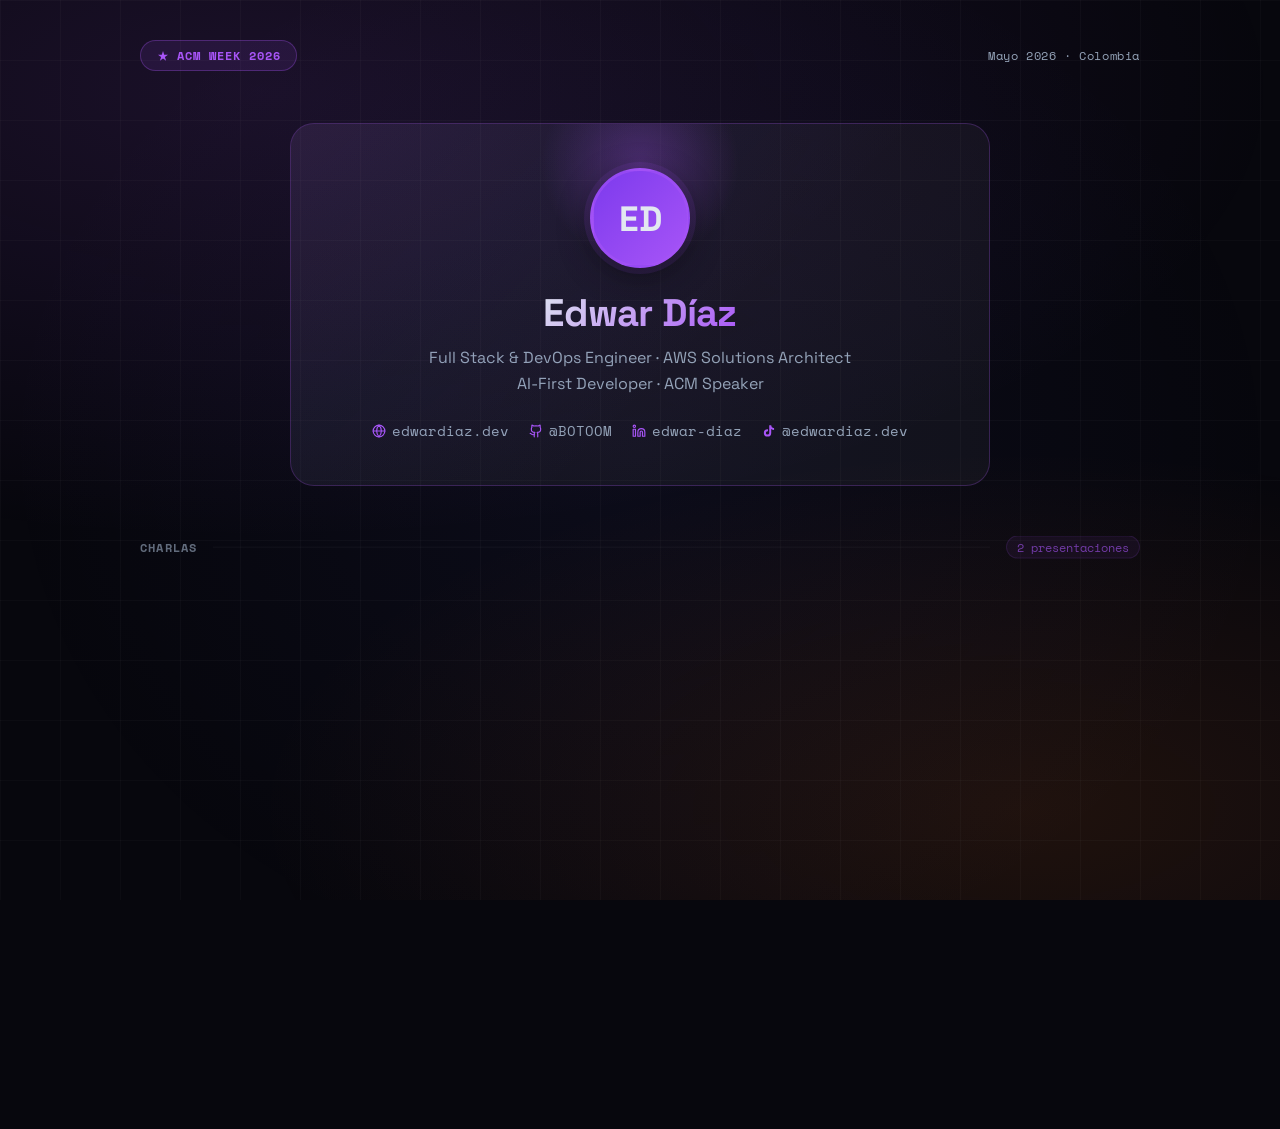
==== commit 6c31fa71: "Fix: títulos de charlas invisibles en tarjetas background-clip:text debe estar en el mismo selector " ====
--- a/index.html
+++ b/index.html
@@ -159,7 +159,7 @@
   pointer-events:none
 }
 .talk-card.t1 .tk-num{color:#a855f7;border-color:rgba(168,85,247,.3);background:rgba(168,85,247,.08)}
-.talk-card.t1 .tk-title{background:linear-gradient(135deg,#e2e8f0,#a855f7)}
+.talk-card.t1 .tk-title{background:linear-gradient(135deg,#e2e8f0,#a855f7);-webkit-background-clip:text;background-clip:text;-webkit-text-fill-color:transparent}
 .talk-card.t1 .tk-bar{background:linear-gradient(90deg,#a855f7,#6366f1)}
 .talk-card.t1 .tk-arrow{color:#a855f7}
 
@@ -172,7 +172,7 @@
   pointer-events:none
 }
 .talk-card.t2 .tk-num{color:#f97316;border-color:rgba(249,115,22,.3);background:rgba(249,115,22,.08)}
-.talk-card.t2 .tk-title{background:linear-gradient(135deg,#e2e8f0,#f97316)}
+.talk-card.t2 .tk-title{background:linear-gradient(135deg,#e2e8f0,#f97316);-webkit-background-clip:text;background-clip:text;-webkit-text-fill-color:transparent}
 .talk-card.t2 .tk-bar{background:linear-gradient(90deg,#ef4444,#f97316)}
 .talk-card.t2 .tk-arrow{color:#f97316}
 
@@ -186,7 +186,7 @@
 .tk-emoji{font-size:2.4rem;margin-bottom:16px;display:block;line-height:1}
 .tk-title{
   font-size:1.35rem;font-weight:700;line-height:1.3;letter-spacing:-.01em;
-  -webkit-background-clip:text;-webkit-text-fill-color:transparent;background-clip:text;
+  color:var(--text);
   margin-bottom:14px;display:block
 }
 .tk-desc{font-size:.88rem;color:var(--muted);line-height:1.65;margin-bottom:20px}
